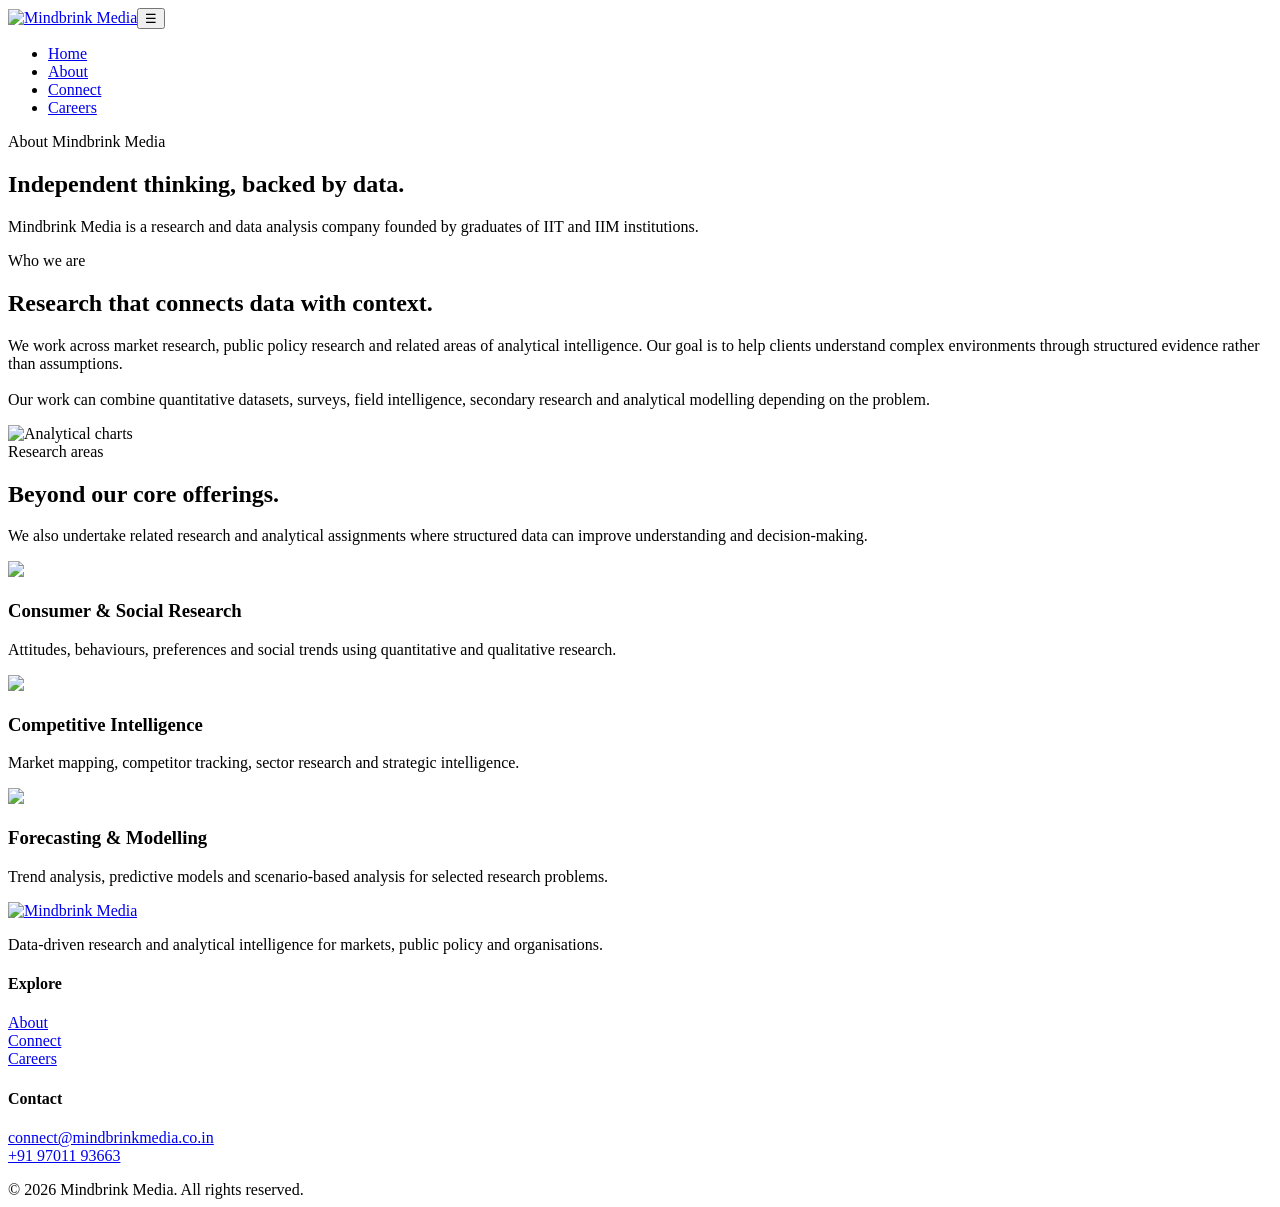
==== about.html @ 3bbb0ce6 "Add files via upload" ====
<!doctype html><html lang="en"><head><meta charset="utf-8"><meta name="viewport" content="width=device-width,initial-scale=1"><meta name="description" content="Mindbrink Media - data analysis, market research and public policy research."><title>About | Mindbrink Media</title><link rel="stylesheet" href="assets/style.css"></head><body>
<header class="site-header"><div class="container nav"><a class="logo-wrap" href="index.html"><img src="assets/logo.jpeg" alt="Mindbrink Media"></a><button class="menu-btn">☰</button><nav><ul><li><a class="" href="index.html">Home</a></li><li><a class="active" href="about.html">About</a></li><li><a class="" href="connect.html">Connect</a></li><li><a class="" href="careers.html">Careers</a></li></ul></nav></div></header><main><section class="page-hero"><div class="container"><div class="eyebrow">About Mindbrink Media</div><h1>Independent thinking, backed by data.</h1><p>Mindbrink Media is a research and data analysis company founded by graduates of IIT and IIM institutions.</p></div></section>
<section><div class="container split"><div><div class="eyebrow">Who we are</div><h2>Research that connects data with context.</h2><p style="margin-top:18px;color:var(--muted)">We work across market research, public policy research and related areas of analytical intelligence. Our goal is to help clients understand complex environments through structured evidence rather than assumptions.</p><p style="margin-top:18px;color:var(--muted)">Our work can combine quantitative datasets, surveys, field intelligence, secondary research and analytical modelling depending on the problem.</p></div><img class="feature-image" src="assets/images/analytics-charts.png" alt="Analytical charts"></div></section>
<section class="alt"><div class="container"><div class="section-head"><div class="eyebrow">Research areas</div><h2>Beyond our core offerings.</h2><p>We also undertake related research and analytical assignments where structured data can improve understanding and decision-making.</p></div><div class="grid-3"><div class="card"><img class="card-img" src="assets/images/market-research.png"><div class="card-body"><h3>Consumer & Social Research</h3><p>Attitudes, behaviours, preferences and social trends using quantitative and qualitative research.</p></div></div><div class="card"><img class="card-img" src="assets/images/big-data.png"><div class="card-body"><h3>Competitive Intelligence</h3><p>Market mapping, competitor tracking, sector research and strategic intelligence.</p></div></div><div class="card"><img class="card-img" src="assets/images/data-analytics.webp"><div class="card-body"><h3>Forecasting & Modelling</h3><p>Trend analysis, predictive models and scenario-based analysis for selected research problems.</p></div></div></div></div></section></main>
<footer><div class="container"><div class="footer-grid"><div><a class="logo-wrap" href="index.html"><img src="assets/logo.jpeg" alt="Mindbrink Media"></a><p>Data-driven research and analytical intelligence for markets, public policy and organisations.</p></div><div><h4>Explore</h4><p><a href="about.html">About</a><br><a href="connect.html">Connect</a><br><a href="careers.html">Careers</a></p></div><div><h4>Contact</h4><p><a href="mailto:connect@mindbrinkmedia.co.in">connect@mindbrinkmedia.co.in</a><br><a href="tel:+919701193663">+91 97011 93663</a></p></div></div><div class="footer-bottom">© 2026 Mindbrink Media. All rights reserved.</div></div></footer><script src="assets/script.js"></script></body></html>
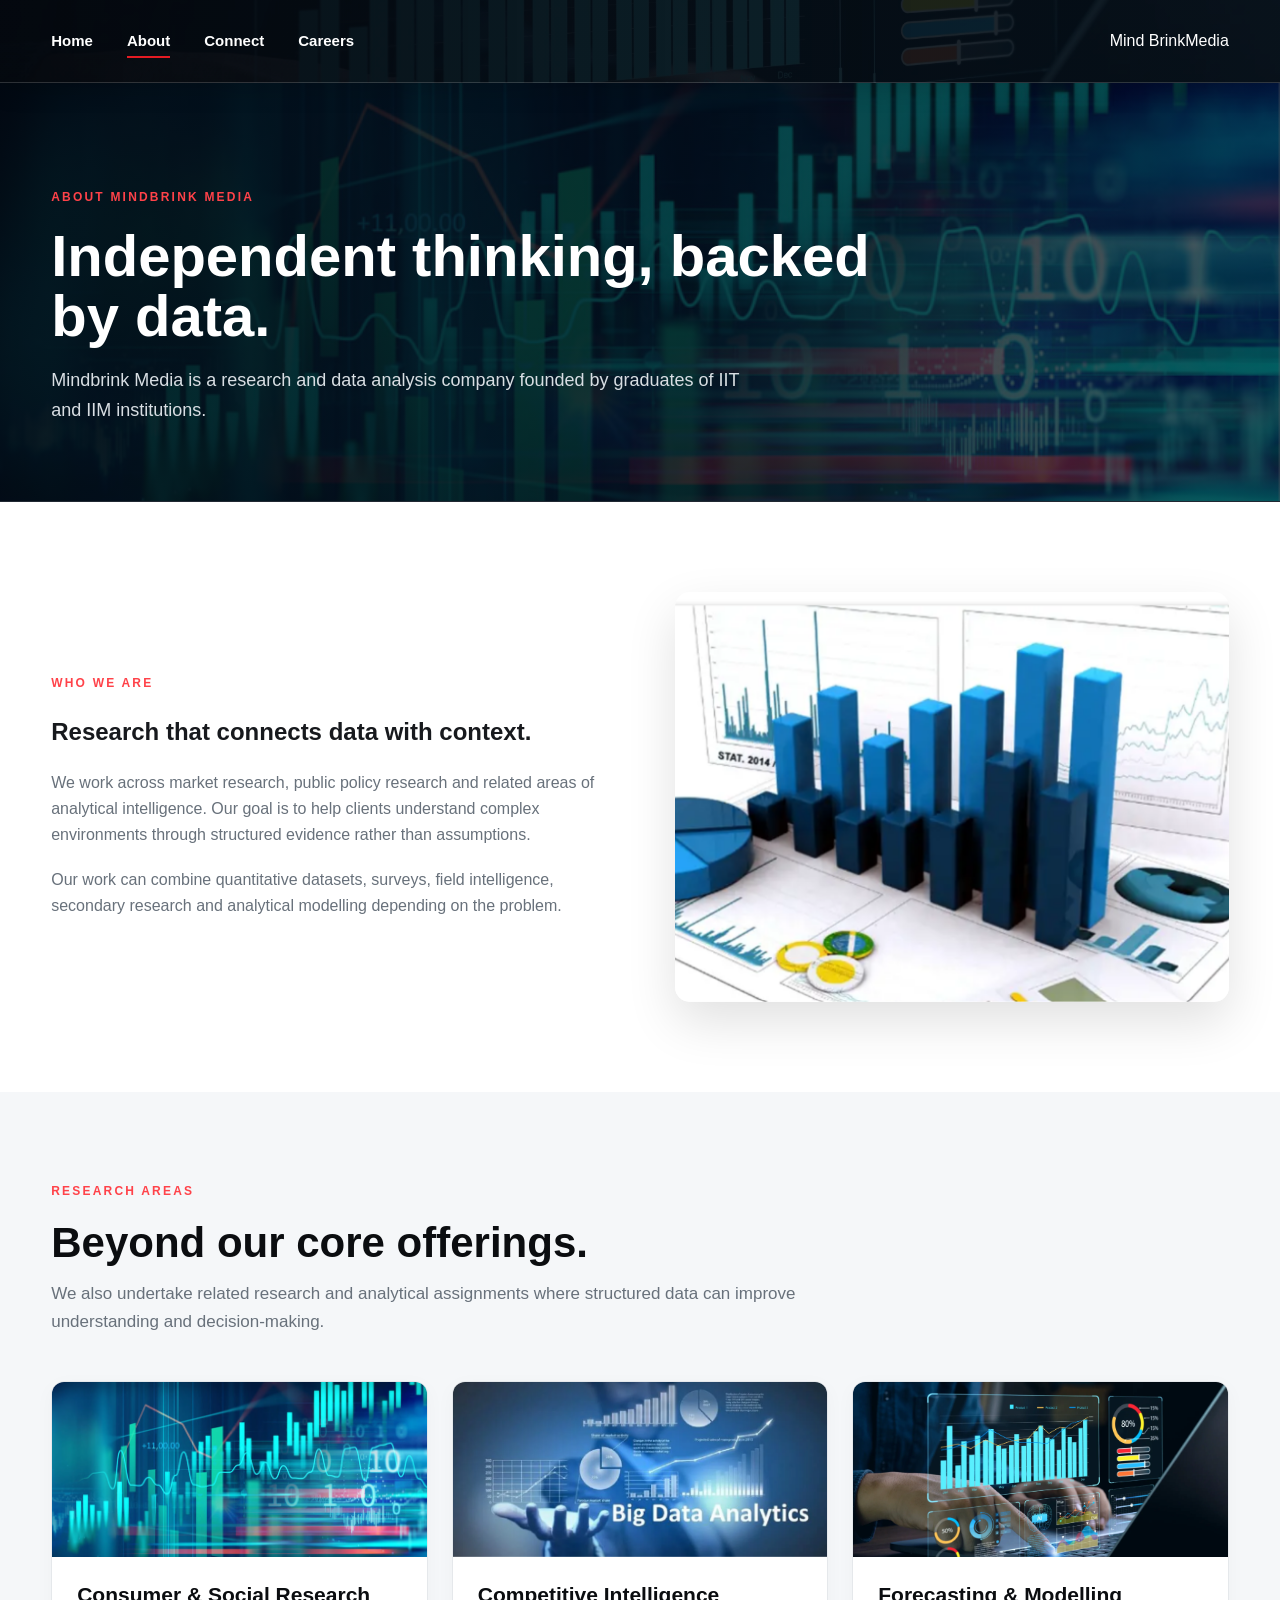
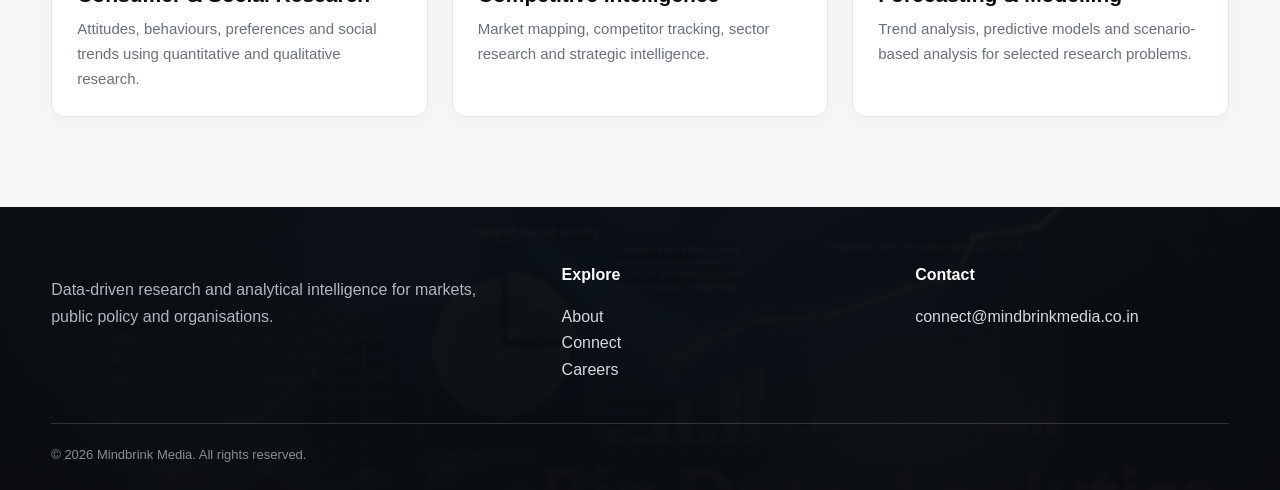
==== commit 346c4190: "Add files via upload" ====
--- a/about.html
+++ b/about.html
@@ -1,5 +1,9 @@
 <!doctype html><html lang="en"><head><meta charset="utf-8"><meta name="viewport" content="width=device-width,initial-scale=1"><meta name="description" content="Mindbrink Media - data analysis, market research and public policy research."><title>About | Mindbrink Media</title><link rel="stylesheet" href="assets/style.css"></head><body>
-<header class="site-header"><div class="container nav"><a class="logo-wrap" href="index.html"><img src="assets/logo.jpeg" alt="Mindbrink Media"></a><button class="menu-btn">☰</button><nav><ul><li><a class="" href="index.html">Home</a></li><li><a class="active" href="about.html">About</a></li><li><a class="" href="connect.html">Connect</a></li><li><a class="" href="careers.html">Careers</a></li></ul></nav></div></header><main><section class="page-hero"><div class="container"><div class="eyebrow">About Mindbrink Media</div><h1>Independent thinking, backed by data.</h1><p>Mindbrink Media is a research and data analysis company founded by graduates of IIT and IIM institutions.</p></div></section>
+<header class="site-header"><div class="container nav">
+<button class="menu-btn" aria-label="Open menu">☰</button>
+<nav><ul><li><a class="" href="index.html">Home</a></li><li><a class="active" href="about.html">About</a></li><li><a class="" href="connect.html">Connect</a></li><li><a class="" href="careers.html">Careers</a></li></ul></nav>
+<a class="brand" href="index.html" aria-label="Mind Brink Media"><span class="brand-main"><span class="brand-mind">Mind</span> <span class="brand-brink">Brink</span></span><span class="brand-media">Media</span></a>
+</div></header><main><section class="page-hero"><div class="container"><div class="eyebrow">About Mindbrink Media</div><h1>Independent thinking, backed by data.</h1><p>Mindbrink Media is a research and data analysis company founded by graduates of IIT and IIM institutions.</p></div></section>
 <section><div class="container split"><div><div class="eyebrow">Who we are</div><h2>Research that connects data with context.</h2><p style="margin-top:18px;color:var(--muted)">We work across market research, public policy research and related areas of analytical intelligence. Our goal is to help clients understand complex environments through structured evidence rather than assumptions.</p><p style="margin-top:18px;color:var(--muted)">Our work can combine quantitative datasets, surveys, field intelligence, secondary research and analytical modelling depending on the problem.</p></div><img class="feature-image" src="assets/images/analytics-charts.png" alt="Analytical charts"></div></section>
 <section class="alt"><div class="container"><div class="section-head"><div class="eyebrow">Research areas</div><h2>Beyond our core offerings.</h2><p>We also undertake related research and analytical assignments where structured data can improve understanding and decision-making.</p></div><div class="grid-3"><div class="card"><img class="card-img" src="assets/images/market-research.png"><div class="card-body"><h3>Consumer & Social Research</h3><p>Attitudes, behaviours, preferences and social trends using quantitative and qualitative research.</p></div></div><div class="card"><img class="card-img" src="assets/images/big-data.png"><div class="card-body"><h3>Competitive Intelligence</h3><p>Market mapping, competitor tracking, sector research and strategic intelligence.</p></div></div><div class="card"><img class="card-img" src="assets/images/data-analytics.webp"><div class="card-body"><h3>Forecasting & Modelling</h3><p>Trend analysis, predictive models and scenario-based analysis for selected research problems.</p></div></div></div></div></section></main>
-<footer><div class="container"><div class="footer-grid"><div><a class="logo-wrap" href="index.html"><img src="assets/logo.jpeg" alt="Mindbrink Media"></a><p>Data-driven research and analytical intelligence for markets, public policy and organisations.</p></div><div><h4>Explore</h4><p><a href="about.html">About</a><br><a href="connect.html">Connect</a><br><a href="careers.html">Careers</a></p></div><div><h4>Contact</h4><p><a href="mailto:connect@mindbrinkmedia.co.in">connect@mindbrinkmedia.co.in</a><br><a href="tel:+919701193663">+91 97011 93663</a></p></div></div><div class="footer-bottom">© 2026 Mindbrink Media. All rights reserved.</div></div></footer><script src="assets/script.js"></script></body></html>+<footer><div class="container"><div class="footer-grid"><div><p>Data-driven research and analytical intelligence for markets, public policy and organisations.</p></div><div><h4>Explore</h4><p><a href="about.html">About</a><br><a href="connect.html">Connect</a><br><a href="careers.html">Careers</a></p></div><div><h4>Contact</h4><p><a href="mailto:connect@mindbrinkmedia.co.in">connect@mindbrinkmedia.co.in</a></p></div></div><div class="footer-bottom">© 2026 Mindbrink Media. All rights reserved.</div></div></footer><script src="assets/script.js"></script></body></html>
--- a/assets/style.css
+++ b/assets/style.css
@@ -0,0 +1,31 @@
+:root{--red:#e51b23;--dark:#090c10;--ink:#17191d;--muted:#68717b;--line:#e5e8eb;--soft:#f5f7f9;--max:1180px}
+*{box-sizing:border-box;margin:0;padding:0}html{scroll-behavior:smooth}
+body{font-family:Inter,Segoe UI,Arial,sans-serif;color:var(--ink);line-height:1.65;background:#fff}
+img{max-width:100%;display:block}a{text-decoration:none;color:inherit}.container{width:min(92%,var(--max));margin:auto}
+.site-header{position:sticky;top:0;z-index:1000;color:#fff;background:linear-gradient(90deg,rgba(4,8,14,.98),rgba(5,15,24,.88)),url("images/data-analytics.webp") center/cover;border-bottom:1px solid rgba(255,255,255,.16);box-shadow:0 5px 25px rgba(0,0,0,.15)}
+.nav{min-height:82px;display:flex;align-items:center;justify-content:space-between;gap:30px}
+.logo-wrap{background:#fff;border-radius:5px;padding:4px 8px;display:flex;align-items:center}.logo-wrap img{width:195px}
+nav ul{display:flex;list-style:none;align-items:center;gap:34px}nav a{font-size:15px;font-weight:700;color:#fff;position:relative;padding:29px 0}
+nav a:after{content:"";position:absolute;left:0;bottom:20px;width:0;height:2px;background:var(--red);transition:.2s}
+nav a:hover:after,nav a.active:after{width:100%}.menu-btn{display:none;border:1px solid #ffffff66;background:#ffffff10;color:#fff;border-radius:5px;padding:6px 10px;font-size:24px}
+.hero{min-height:690px;display:flex;align-items:center;color:#fff;background:linear-gradient(90deg,#020810e8,#020a12b3,#0208106b),url("images/data-analytics.webp") center/cover}
+.hero-grid{display:grid;grid-template-columns:1.15fr .85fr;gap:65px;align-items:center}.eyebrow{color:#ff4249;font-weight:800;text-transform:uppercase;letter-spacing:2.2px;font-size:12px;margin-bottom:18px}
+.hero h1{font-size:clamp(44px,6vw,76px);line-height:1.02;letter-spacing:-2.8px;max-width:800px}.hero h1 span{color:#ff343b}
+.hero p{font-size:19px;color:#e2e7eb;max-width:690px;margin:25px 0 34px}
+.btn{display:inline-block;padding:13px 24px;border-radius:5px;font-weight:800;border:1px solid #fff;margin-right:10px;transition:.2s;cursor:pointer}
+.btn-primary{background:var(--red);border-color:var(--red);color:#fff}.btn-primary:hover{background:#b90f16}.btn-outline{color:#fff;background:#ffffff08}.btn-outline:hover{background:#fff;color:#111}
+.hero-panel{border:1px solid #ffffff47;background:#050b12b8;backdrop-filter:blur(8px);border-radius:18px;padding:38px;box-shadow:0 25px 70px #00000047}.hero-panel .mark{font-size:64px;font-weight:950;color:#ff3139;line-height:1}.hero-panel h2{font-size:28px;line-height:1.2;margin:14px 0}.hero-panel p{font-size:16px;color:#cbd3da;margin:0}
+section{padding:90px 0}.section-head{max-width:760px;margin-bottom:45px}.section-head h2{font-size:42px;line-height:1.1;color:#0b0d10;margin-bottom:14px}.section-head p{color:var(--muted);font-size:17px}
+.grid-4{display:grid;grid-template-columns:repeat(4,1fr);gap:20px}.grid-3{display:grid;grid-template-columns:repeat(3,1fr);gap:24px}
+.card{border:1px solid var(--line);border-radius:13px;overflow:hidden;background:#fff;transition:.22s;box-shadow:0 5px 20px #00000008}.card:hover{transform:translateY(-5px);box-shadow:0 18px 40px #00000017}
+.card-img{width:100%;height:175px;object-fit:cover}.card-body{padding:25px}.card .number{color:var(--red);font-weight:900;font-size:13px;margin-bottom:9px}.card h3{font-size:21px;margin-bottom:9px;color:#0b0d10;line-height:1.25}.card p{color:var(--muted);font-size:15px}
+.alt{background:var(--soft)}.split{display:grid;grid-template-columns:1fr 1fr;gap:70px;align-items:center}.feature-image{border-radius:15px;width:100%;height:410px;object-fit:cover;box-shadow:0 20px 50px #0000001f}
+.stat{border-left:4px solid var(--red);padding-left:22px;margin-bottom:25px}.stat strong{display:block;font-size:27px}.stat span{color:var(--muted)}
+.page-hero{padding:105px 0 75px;color:#fff;border-bottom:1px solid #202832;background:linear-gradient(90deg,#02070de6,#02070da6),url("images/market-research.png") center/cover}
+.page-hero h1{font-size:58px;line-height:1.04;max-width:850px}.page-hero p{margin-top:20px;max-width:720px;color:#d8dee3;font-size:18px}
+.contact-grid{display:grid;grid-template-columns:1fr 1fr;gap:50px}.contact-box{padding:35px;border:1px solid var(--line);border-radius:13px;background:#fff}.contact-item{margin-bottom:25px}.contact-item small{display:block;color:var(--muted);text-transform:uppercase;letter-spacing:1px;font-weight:800;margin-bottom:5px}.contact-item a{color:var(--red);font-weight:800}
+form{display:grid;gap:15px}input,textarea{width:100%;padding:14px 15px;border:1px solid #d5d9de;border-radius:6px;font:inherit;outline:none}input:focus,textarea:focus{border-color:var(--red)}textarea{min-height:150px;resize:vertical}
+footer{background:#090b0e;color:#fff;padding:55px 0 25px;background-image:linear-gradient(#090b0ef0,#090b0efa),url("images/big-data.png");background-position:center;background-size:cover}
+.footer-grid{display:grid;grid-template-columns:1.2fr .8fr .8fr;gap:40px}footer p{color:#aeb6be;margin-top:15px;max-width:430px}footer h4{margin-bottom:12px}footer a{color:#d4d9de}.footer-bottom{border-top:1px solid #30343a;margin-top:40px;padding-top:20px;color:#858d96;font-size:13px}
+@media(max-width:950px){.hero-grid,.split,.contact-grid{grid-template-columns:1fr}.grid-4{grid-template-columns:repeat(2,1fr)}.grid-3{grid-template-columns:1fr}.hero{padding:80px 0}}
+@media(max-width:700px){.nav{min-height:70px}.logo-wrap img{width:165px}.menu-btn{display:block}nav{display:none;position:absolute;top:70px;left:0;width:100%;background:#0a0e13;border-bottom:1px solid #2b3239}nav.open{display:block}nav ul{flex-direction:column;align-items:flex-start;padding:18px 4%;gap:0}nav a{display:block;padding:11px 0;width:100%}.hero h1,.page-hero h1{font-size:43px;letter-spacing:-1.5px}.grid-4{grid-template-columns:1fr}section{padding:65px 0}.section-head h2{font-size:34px}.feature-image{height:280px}.footer-grid{grid-template-columns:1fr}}
